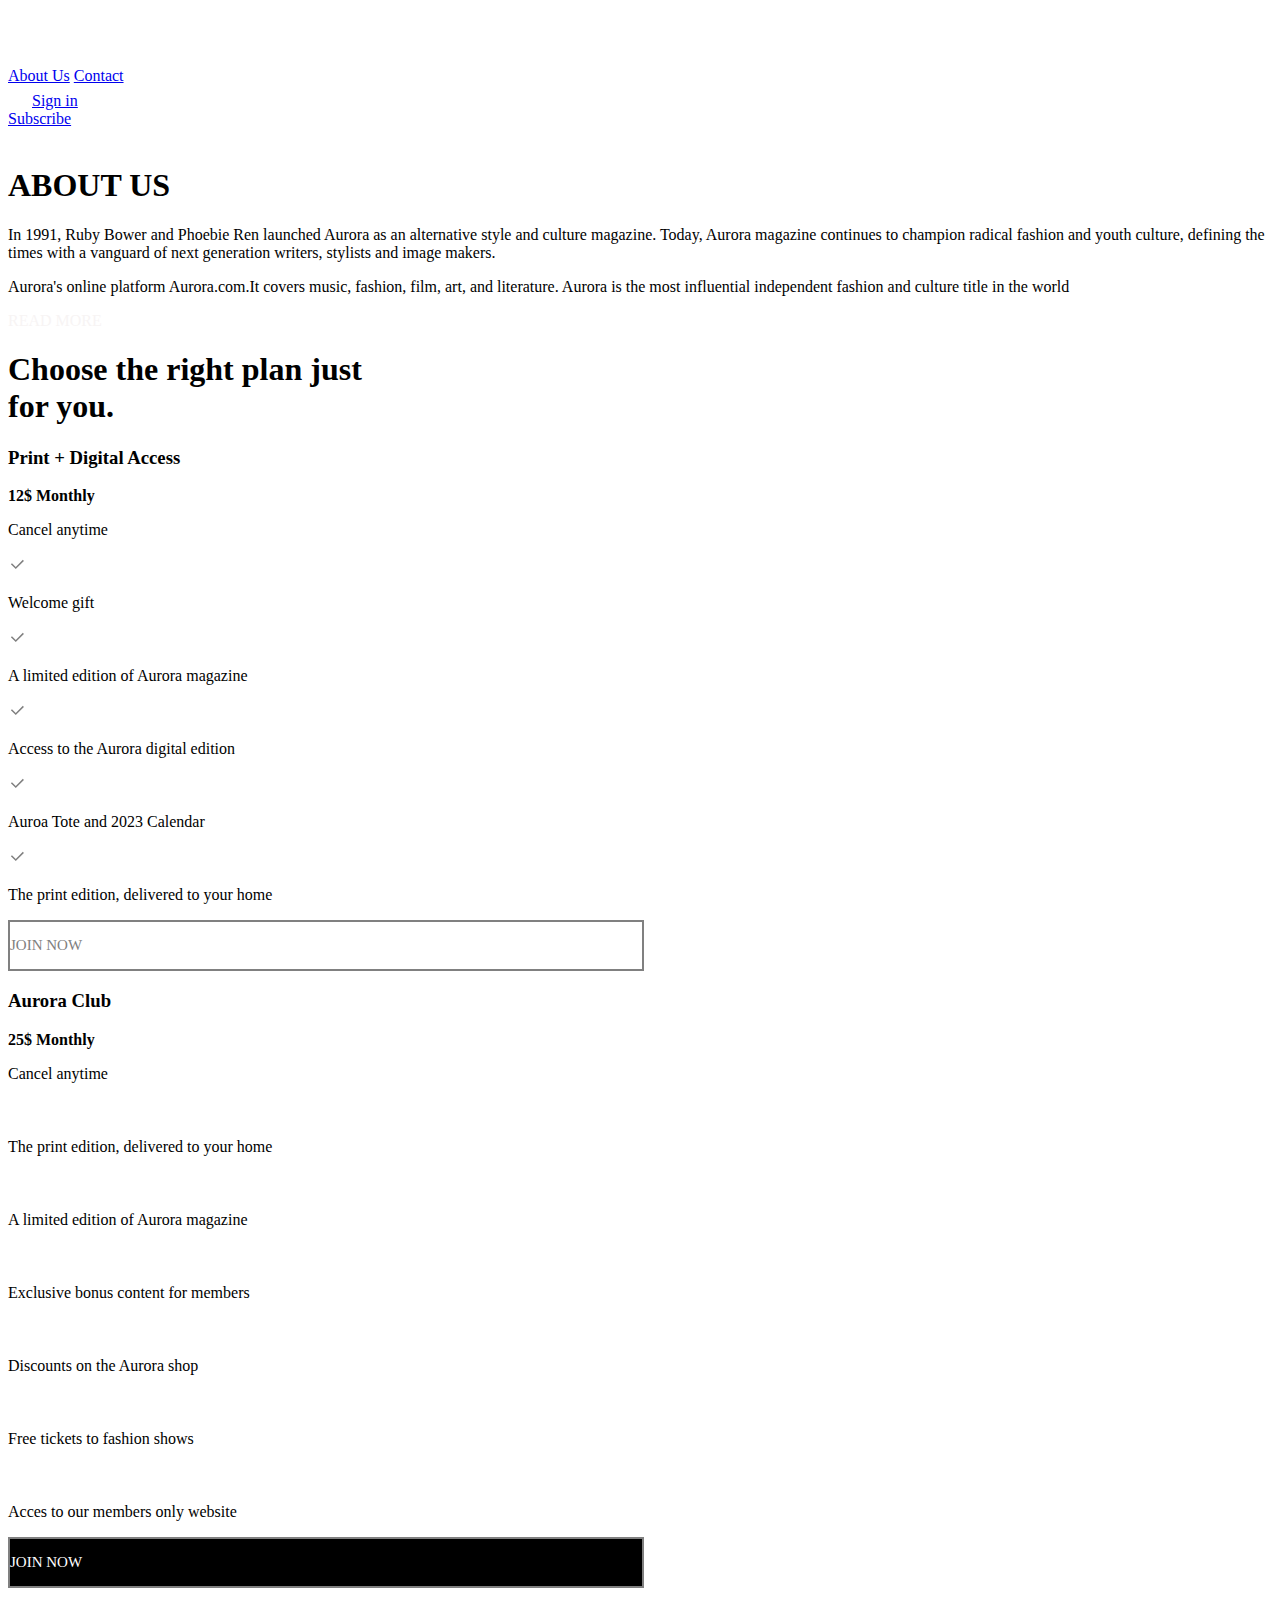
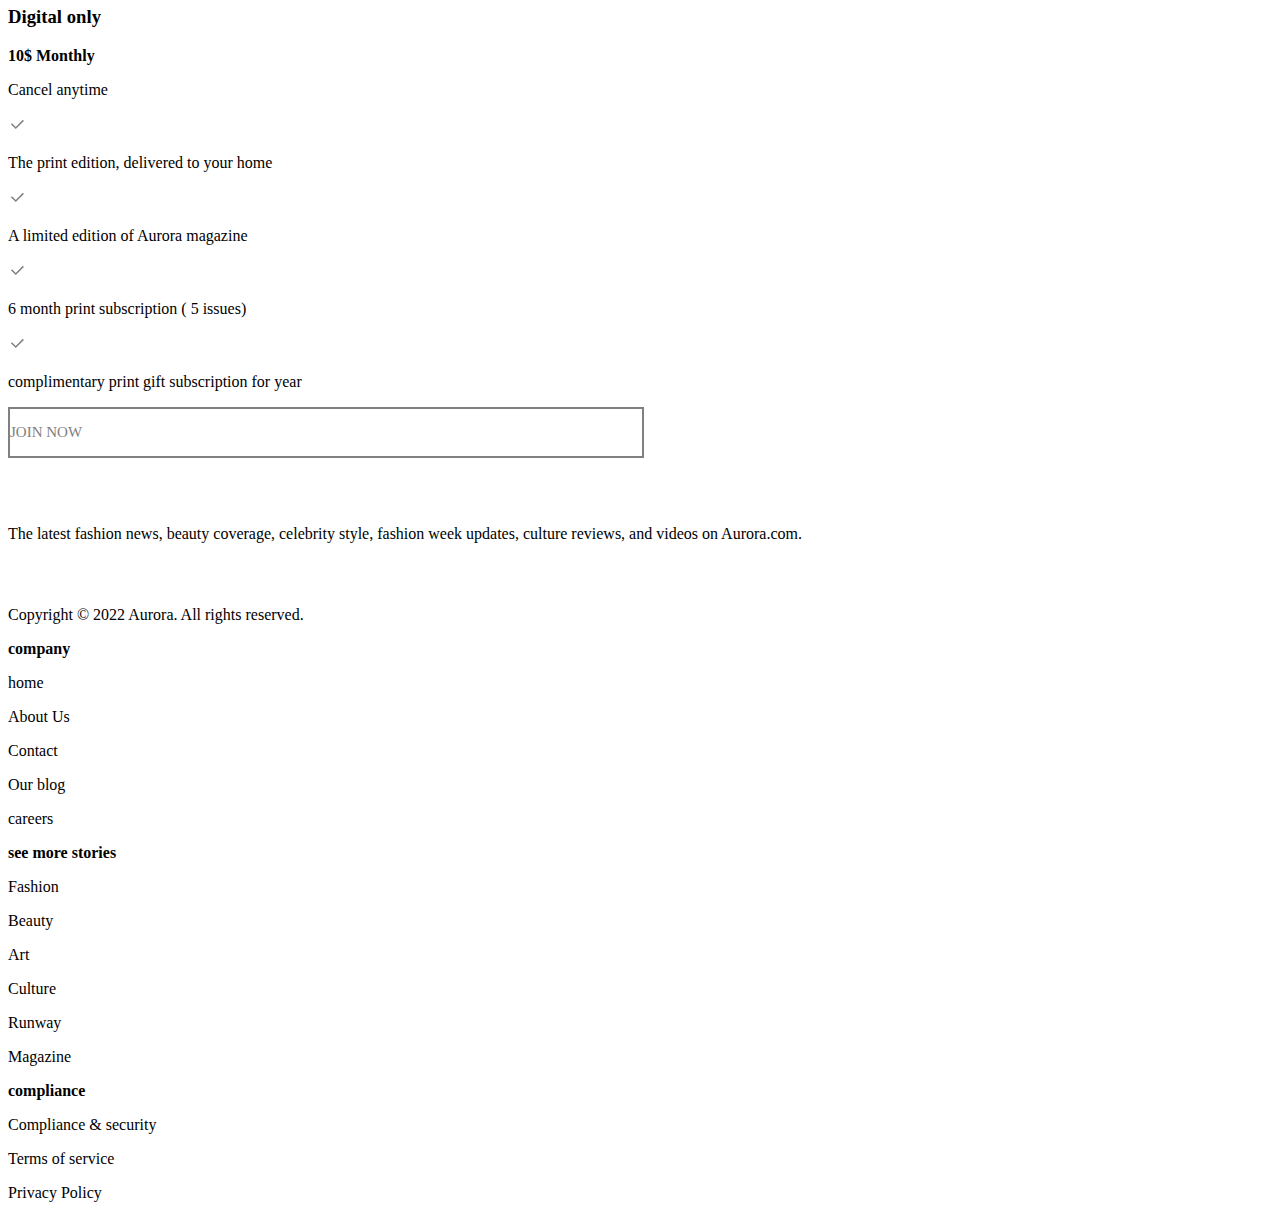
==== index2.html @ 49b41030 "creating 2nd html file" ====
<!DOCTYPE html>
<html lang="en">
<head>
    <meta charset="UTF-8">
    <meta name="viewport" content="width=device-width, initial-scale=1.0">
    <link rel="stylesheet" href="styles2.css">
    <title>Document</title>
</head>
<body>
    <div  class="about-black-container1">
        
        <div class="navbar-main">
            <div class="nav nav1"><h2 style="color: white;">AURORA</h2></div>
            <div class="nav nav2">
                <a href="index2.html">About Us</a>
                <a href="index3.html">Contact</a>
            </div>
            <div class="nav nav3">
                <div class="nav3-1">
                    <svg xmlns="http://www.w3.org/2000/svg" width="20" height="21" viewBox="0 0 20 21" fill="none">
                        <g clip-path="url(#clip0_1_53)">
                          <path d="M15.0258 14.3475L18.595 17.9158L17.4158 19.095L13.8475 15.5258C12.5197 16.5901 10.8683 17.169 9.16663 17.1666C5.02663 17.1666 1.66663 13.8066 1.66663 9.66663C1.66663 5.52663 5.02663 2.16663 9.16663 2.16663C13.3066 2.16663 16.6666 5.52663 16.6666 9.66663C16.669 11.3683 16.0901 13.0197 15.0258 14.3475ZM13.3541 13.7291C14.4117 12.6415 15.0023 11.1837 15 9.66663C15 6.44329 12.3891 3.83329 9.16663 3.83329C5.94329 3.83329 3.33329 6.44329 3.33329 9.66663C3.33329 12.8891 5.94329 15.5 9.16663 15.5C10.6837 15.5023 12.1415 14.9117 13.2291 13.8541L13.3541 13.7291Z" fill="white"/>
                        </g>
                        <defs>
                          <clipPath id="clip0_1_53">
                            <rect width="20" height="20" fill="white" transform="translate(0 0.5)"/>
                          </clipPath>
                        </defs>
                      </svg>
                      <a href="#">Sign in</a>
                </div>
                <a href="#">Subscribe</a>

            </div>
        </div>

        <div class="img-container">
            <img src="images/2img.png" alt="">
            <h1 class="about-h1">ABOUT US</h1>
            <div class="about-text-container">
                <p>In 1991, Ruby Bower and Phoebie Ren launched Aurora as an alternative style and culture magazine. Today, Aurora magazine continues to champion radical fashion and youth culture, defining the times with a vanguard of next generation writers, stylists and image makers.</p>
                <p>Aurora's online platform Aurora.com.It covers music, fashion, film, art, and literature. Aurora is the most influential independent fashion and culture title in the world</p>
                <div class="vh-container3-buton more-div">
                    <p style="color: rgb(247, 244, 244);">READ MORE</p>
                </div>
            </div>
        </div>
    </div>

    <div class="about-white-container">
        <h1 style="width: 30%;">Choose the right plan just for you.</h1>
        <div class="center-container">
            <div class="item item1">
                <div class="title">
                    <h3>Print + Digital Access</h3>
                    <b>12$ Monthly</b>
                    <p>Cancel anytime</p>
                </div>
                <div class="done-container">
                    <div class="done-div">
                        <svg xmlns="http://www.w3.org/2000/svg" width="19" height="19" viewBox="0 0 19 19" fill="none">
                            <g clip-path="url(#clip0_1_257)">
                              <path d="M7.76941 11.9407L14.8402 4.86914L15.9287 5.95684L7.76941 14.1161L2.87399 9.2207L3.96169 8.13301L7.76941 11.9407Z" fill="grey"/>
                            </g>
                            <defs>
                              <clipPath id="clip0_1_257">
                                <rect width="18.4616" height="18.4616" fill="grey" transform="translate(0.0770569 0.269836)"/>
                              </clipPath>
                            </defs>
                          </svg>

                          <p>Welcome gift</p>
                    </div>
                    <div class="done-div">
                        <svg xmlns="http://www.w3.org/2000/svg" width="19" height="19" viewBox="0 0 19 19" fill="none">
                            <g clip-path="url(#clip0_1_257)">
                              <path d="M7.76941 11.9407L14.8402 4.86914L15.9287 5.95684L7.76941 14.1161L2.87399 9.2207L3.96169 8.13301L7.76941 11.9407Z" fill="grey"/>
                            </g>
                            <defs>
                              <clipPath id="clip0_1_257">
                                <rect width="18.4616" height="18.4616" fill="grey" transform="translate(0.0770569 0.269836)"/>
                              </clipPath>
                            </defs>
                          </svg>
                        <p>A limited edition of Aurora magazine</p>
                    </div>
                    <div class="done-div">
                        <svg xmlns="http://www.w3.org/2000/svg" width="19" height="19" viewBox="0 0 19 19" fill="none">
                            <g clip-path="url(#clip0_1_257)">
                              <path d="M7.76941 11.9407L14.8402 4.86914L15.9287 5.95684L7.76941 14.1161L2.87399 9.2207L3.96169 8.13301L7.76941 11.9407Z" fill="grey"/>
                            </g>
                            <defs>
                              <clipPath id="clip0_1_257">
                                <rect width="18.4616" height="18.4616" fill="grey" transform="translate(0.0770569 0.269836)"/>
                              </clipPath>
                            </defs>
                          </svg>
                          <p>Access to the Aurora digital edition</p>
                    </div>
                    <div class="done-div">
                        <svg xmlns="http://www.w3.org/2000/svg" width="19" height="19" viewBox="0 0 19 19" fill="none">
                            <g clip-path="url(#clip0_1_257)">
                              <path d="M7.76941 11.9407L14.8402 4.86914L15.9287 5.95684L7.76941 14.1161L2.87399 9.2207L3.96169 8.13301L7.76941 11.9407Z" fill="grey"/>
                            </g>
                            <defs>
                              <clipPath id="clip0_1_257">
                                <rect width="18.4616" height="18.4616" fill="grey" transform="translate(0.0770569 0.269836)"/>
                              </clipPath>
                            </defs>
                          </svg>
                          <p>Auroa Tote and 2023 Calendar</p>
                    </div>
                    <div class="done-div">
                        <svg xmlns="http://www.w3.org/2000/svg" width="19" height="19" viewBox="0 0 19 19" fill="none">
                            <g clip-path="url(#clip0_1_257)">
                              <path d="M7.76941 11.9407L14.8402 4.86914L15.9287 5.95684L7.76941 14.1161L2.87399 9.2207L3.96169 8.13301L7.76941 11.9407Z" fill="grey"/>
                            </g>
                            <defs>
                              <clipPath id="clip0_1_257">
                                <rect width="18.4616" height="18.4616" fill="grey" transform="translate(0.0770569 0.269836)"/>
                              </clipPath>
                            </defs>
                          </svg>
                        <p>The print edition, delivered to your home </p>
                    </div>
                </div>
                <div style="width: 50%; height: 10%; font-size: 15px; background-color: white; border: 2px solid grey;" class="more-div">
                    <p style="color: grey;">JOIN NOW</p>
                </div>
            </div>
            <div class="item item2">
                <div class="title">
                    <h3>Aurora Club</h3>
                    <b>25$ Monthly</b>
                    <p>Cancel anytime</p>
                </div>
                <div class="done-container">
                    <div class="done-div">
                        <svg xmlns="http://www.w3.org/2000/svg" width="19" height="19" viewBox="0 0 19 19" fill="none">
                            <g clip-path="url(#clip0_1_257)">
                              <path d="M7.76941 11.9407L14.8402 4.86914L15.9287 5.95684L7.76941 14.1161L2.87399 9.2207L3.96169 8.13301L7.76941 11.9407Z" fill="white"/>
                            </g>
                            <defs>
                              <clipPath id="clip0_1_257">
                                <rect width="18.4616" height="18.4616" fill="white" transform="translate(0.0770569 0.269836)"/>
                              </clipPath>
                            </defs>
                          </svg>
                          <p>The print edition, delivered to your home </p>
                    </div>
                    <div class="done-div">
                        <svg xmlns="http://www.w3.org/2000/svg" width="19" height="19" viewBox="0 0 19 19" fill="none">
                            <g clip-path="url(#clip0_1_257)">
                              <path d="M7.76941 11.9407L14.8402 4.86914L15.9287 5.95684L7.76941 14.1161L2.87399 9.2207L3.96169 8.13301L7.76941 11.9407Z" fill="white"/>
                            </g>
                            <defs>
                              <clipPath id="clip0_1_257">
                                <rect width="18.4616" height="18.4616" fill="white" transform="translate(0.0770569 0.269836)"/>
                              </clipPath>
                            </defs>
                          </svg>
                          <p>A limited edition of Aurora magazine</p>
                    </div>
                    <div class="done-div">
                        <svg xmlns="http://www.w3.org/2000/svg" width="19" height="19" viewBox="0 0 19 19" fill="none">
                            <g clip-path="url(#clip0_1_257)">
                              <path d="M7.76941 11.9407L14.8402 4.86914L15.9287 5.95684L7.76941 14.1161L2.87399 9.2207L3.96169 8.13301L7.76941 11.9407Z" fill="white"/>
                            </g>
                            <defs>
                              <clipPath id="clip0_1_257">
                                <rect width="18.4616" height="18.4616" fill="white" transform="translate(0.0770569 0.269836)"/>
                              </clipPath>
                            </defs>
                          </svg>
                          <p>Exclusive bonus content for members</p>
                    </div>
                    <div class="done-div">
                        <svg xmlns="http://www.w3.org/2000/svg" width="19" height="19" viewBox="0 0 19 19" fill="none">
                            <g clip-path="url(#clip0_1_257)">
                              <path d="M7.76941 11.9407L14.8402 4.86914L15.9287 5.95684L7.76941 14.1161L2.87399 9.2207L3.96169 8.13301L7.76941 11.9407Z" fill="white"/>
                            </g>
                            <defs>
                              <clipPath id="clip0_1_257">
                                <rect width="18.4616" height="18.4616" fill="white" transform="translate(0.0770569 0.269836)"/>
                              </clipPath>
                            </defs>
                          </svg>
                          <p>Discounts on the Aurora shop</p>
                    </div>
                    <div class="done-div">
                        <svg xmlns="http://www.w3.org/2000/svg" width="19" height="19" viewBox="0 0 19 19" fill="none">
                            <g clip-path="url(#clip0_1_257)">
                              <path d="M7.76941 11.9407L14.8402 4.86914L15.9287 5.95684L7.76941 14.1161L2.87399 9.2207L3.96169 8.13301L7.76941 11.9407Z" fill="white"/>
                            </g>
                            <defs>
                              <clipPath id="clip0_1_257">
                                <rect width="18.4616" height="18.4616" fill="white" transform="translate(0.0770569 0.269836)"/>
                              </clipPath>
                            </defs>
                          </svg>
                          <p>Free tickets to fashion shows</p>
                    </div>
                    <div class="done-div">
                        <svg xmlns="http://www.w3.org/2000/svg" width="19" height="19" viewBox="0 0 19 19" fill="none">
                            <g clip-path="url(#clip0_1_257)">
                              <path d="M7.76941 11.9407L14.8402 4.86914L15.9287 5.95684L7.76941 14.1161L2.87399 9.2207L3.96169 8.13301L7.76941 11.9407Z" fill="white"/>
                            </g>
                            <defs>
                              <clipPath id="clip0_1_257">
                                <rect width="18.4616" height="18.4616" fill="white" transform="translate(0.0770569 0.269836)"/>
                              </clipPath>
                            </defs>
                          </svg>
                          <p>Acces to our members only website</p>
                    </div>
                </div>
                <div style="width: 50%; height: 7%; font-size: 15px; background-color: black;
                 border: 2px solid grey;" class="more-div">
                    <p style="color: white;">JOIN NOW</p>
                </div>
            </div>
            <div class="item item3">
                <div class="title">
                    <h3>Digital only</h3>
                    <b>10$ Monthly</b>
                    <p>Cancel anytime</p>
                </div>
                <div class="done-container">
                    <div class="done-div">
                        <svg xmlns="http://www.w3.org/2000/svg" width="19" height="19" viewBox="0 0 19 19" fill="none">
                            <g clip-path="url(#clip0_1_257)">
                              <path d="M7.76941 11.9407L14.8402 4.86914L15.9287 5.95684L7.76941 14.1161L2.87399 9.2207L3.96169 8.13301L7.76941 11.9407Z" fill="grey"/>
                            </g>
                            <defs>
                              <clipPath id="clip0_1_257">
                                <rect width="18.4616" height="18.4616" fill="grey" transform="translate(0.0770569 0.269836)"/>
                              </clipPath>
                            </defs>
                          </svg>
                          <p>The print edition, delivered to your home </p>
                    </div>
                    <div class="done-div">
                        <svg xmlns="http://www.w3.org/2000/svg" width="19" height="19" viewBox="0 0 19 19" fill="none">
                            <g clip-path="url(#clip0_1_257)">
                              <path d="M7.76941 11.9407L14.8402 4.86914L15.9287 5.95684L7.76941 14.1161L2.87399 9.2207L3.96169 8.13301L7.76941 11.9407Z" fill="grey"/>
                            </g>
                            <defs>
                              <clipPath id="clip0_1_257">
                                <rect width="18.4616" height="18.4616" fill="grey" transform="translate(0.0770569 0.269836)"/>
                              </clipPath>
                            </defs>
                          </svg>
                          <p>A limited edition of Aurora magazine</p>
                    </div>
                    <div class="done-div">
                        <svg xmlns="http://www.w3.org/2000/svg" width="19" height="19" viewBox="0 0 19 19" fill="none">
                            <g clip-path="url(#clip0_1_257)">
                              <path d="M7.76941 11.9407L14.8402 4.86914L15.9287 5.95684L7.76941 14.1161L2.87399 9.2207L3.96169 8.13301L7.76941 11.9407Z" fill="grey"/>
                            </g>
                            <defs>
                              <clipPath id="clip0_1_257">
                                <rect width="18.4616" height="18.4616" fill="grey" transform="translate(0.0770569 0.269836)"/>
                              </clipPath>
                            </defs>
                          </svg>
                          <p>6 month print subscription ( 5 issues)</p>
                    </div>
                    <div class="done-div">
                        <svg xmlns="http://www.w3.org/2000/svg" width="19" height="19" viewBox="0 0 19 19" fill="none">
                            <g clip-path="url(#clip0_1_257)">
                              <path d="M7.76941 11.9407L14.8402 4.86914L15.9287 5.95684L7.76941 14.1161L2.87399 9.2207L3.96169 8.13301L7.76941 11.9407Z" fill="grey"/>
                            </g>
                            <defs>
                              <clipPath id="clip0_1_257">
                                <rect width="18.4616" height="18.4616" fill="grey" transform="translate(0.0770569 0.269836)"/>
                              </clipPath>
                            </defs>
                          </svg>
                          <p>complimentary print gift subscription for year</p>
                    </div>
                </div>
                <div style="width: 50%; height: 10%; font-size: 15px; background-color: white; border: 2px solid grey;" class="more-div">
                    <p style="color: grey;">JOIN NOW</p>
                </div>
            </div>
        </div>
    </div>

    <footer>
        <div class="footer-1">
            <div class="part-title">
                <h2 style="color: white;">AURORA</h2>
                <P>The latest fashion news, beauty coverage, celebrity style, fashion week updates, culture reviews, and videos on Aurora.com.</P>
            </div>
            <div class="part-svg">
                <div class="svg-div">
                    <svg xmlns="http://www.w3.org/2000/svg" width="27" height="27" viewBox="0 0 27 27" fill="none">
                        <g clip-path="url(#clip0_1_136)">
                          <path d="M24.4046 6.2283C23.5639 6.60017 22.6723 6.84439 21.7595 6.95289C22.7217 6.37744 23.4418 5.4718 23.7857 4.40473C22.8827 4.94211 21.8927 5.31872 20.8609 5.52244C20.1678 4.78088 19.2492 4.28907 18.2477 4.12347C17.2463 3.95788 16.2182 4.12777 15.3233 4.60675C14.4284 5.08573 13.7168 5.84694 13.2992 6.77206C12.8815 7.69718 12.7812 8.73437 13.0138 9.72238C11.1827 9.6306 9.39128 9.15474 7.75597 8.3257C6.12065 7.49666 4.67796 6.33297 3.52157 4.91018C3.11225 5.61324 2.89715 6.41245 2.8983 7.22598C2.8983 8.82271 3.71098 10.2333 4.94651 11.0592C4.21533 11.0362 3.50025 10.8387 2.86086 10.4833V10.5406C2.86108 11.604 3.22906 12.6346 3.90242 13.4577C4.57577 14.2808 5.51306 14.8456 6.55535 15.0565C5.8766 15.2405 5.16489 15.2676 4.4741 15.1358C4.76798 16.0512 5.34075 16.8517 6.11223 17.4253C6.8837 17.999 7.81526 18.3169 8.77645 18.3348C7.82115 19.0851 6.72733 19.6397 5.55754 19.9669C4.38775 20.2942 3.16493 20.3877 1.95898 20.2421C4.06413 21.5959 6.51472 22.3146 9.01761 22.3123C17.4891 22.3123 22.1218 15.2944 22.1218 9.20813C22.1218 9.00991 22.1163 8.80949 22.1075 8.61348C23.0092 7.96176 23.7874 7.15443 24.4057 6.22941L24.4046 6.2283Z" fill="white"/>
                        </g>
                        <defs>
                          <clipPath id="clip0_1_136">
                            <rect width="26.4286" height="26.4286" fill="white"/>
                          </clipPath>
                        </defs>
                    </svg>

                       <svg xmlns="http://www.w3.org/2000/svg" width="28" height="27" viewBox="0 0 28 27" fill="none">
                        <path d="M14.0715 9.91072C13.1953 9.91072 12.355 10.2588 11.7355 10.8783C11.116 11.4979 10.7679 12.3381 10.7679 13.2143C10.7679 14.0905 11.116 14.9307 11.7355 15.5503C12.355 16.1698 13.1953 16.5179 14.0715 16.5179C14.9476 16.5179 15.7879 16.1698 16.4075 15.5503C17.027 14.9307 17.375 14.0905 17.375 13.2143C17.375 12.3381 17.027 11.4979 16.4075 10.8783C15.7879 10.2588 14.9476 9.91072 14.0715 9.91072ZM14.0715 7.70834C15.5317 7.70834 16.9322 8.28843 17.9648 9.321C18.9973 10.3536 19.5774 11.754 19.5774 13.2143C19.5774 14.6746 18.9973 16.075 17.9648 17.1076C16.9322 18.1402 15.5317 18.7202 14.0715 18.7202C12.6112 18.7202 11.2107 18.1402 10.1782 17.1076C9.14561 16.075 8.56552 14.6746 8.56552 13.2143C8.56552 11.754 9.14561 10.3536 10.1782 9.321C11.2107 8.28843 12.6112 7.70834 14.0715 7.70834ZM21.2292 7.43305C21.2292 7.79811 21.0842 8.14823 20.826 8.40637C20.5679 8.66451 20.2178 8.80953 19.8527 8.80953C19.4877 8.80953 19.1375 8.66451 18.8794 8.40637C18.6213 8.14823 18.4762 7.79811 18.4762 7.43305C18.4762 7.06798 18.6213 6.71786 18.8794 6.45972C19.1375 6.20158 19.4877 6.05656 19.8527 6.05656C20.2178 6.05656 20.5679 6.20158 20.826 6.45972C21.0842 6.71786 21.2292 7.06798 21.2292 7.43305ZM14.0715 4.40477C11.3471 4.40477 10.9022 4.41248 9.63478 4.46864C8.77144 4.50939 8.19222 4.62501 7.65484 4.83424C7.17692 5.01924 6.83225 5.24058 6.46555 5.60837C6.12089 5.94137 5.85588 6.34792 5.69031 6.79766C5.48109 7.33724 5.36546 7.91537 5.32582 8.7776C5.26856 9.99331 5.26195 10.4184 5.26195 13.2143C5.26195 15.9386 5.26966 16.3835 5.32582 17.651C5.36656 18.5132 5.48219 19.0936 5.69031 19.6298C5.87752 20.1088 6.09775 20.4535 6.46335 20.8191C6.83445 21.1891 7.17912 21.4105 7.65264 21.5933C8.19662 21.8036 8.77585 21.9203 9.63478 21.9599C10.8505 22.0172 11.2756 22.0238 14.0715 22.0238C16.7958 22.0238 17.2407 22.0161 18.5082 21.9599C19.3693 21.9192 19.9496 21.8036 20.487 21.5955C20.9638 21.4094 21.3107 21.188 21.6763 20.8224C22.0474 20.4513 22.2687 20.1066 22.4515 19.6331C22.6608 19.0902 22.7775 18.5099 22.8171 17.651C22.8744 16.4353 22.881 16.0102 22.881 13.2143C22.881 10.49 22.8733 10.0451 22.8171 8.7776C22.7764 7.91647 22.6608 7.33504 22.4515 6.79766C22.2856 6.34838 22.021 5.94199 21.6774 5.60837C21.3445 5.26353 20.938 4.9985 20.4881 4.83314C19.9485 4.62391 19.3693 4.50829 18.5082 4.46864C17.2925 4.41138 16.8674 4.40477 14.0715 4.40477ZM14.0715 2.20239C17.0634 2.20239 17.4367 2.2134 18.6106 2.26846C19.7833 2.32352 20.5817 2.50742 21.2843 2.78052C22.0111 3.06022 22.6233 3.43903 23.2356 4.05019C23.7955 4.60067 24.2288 5.26655 24.5053 6.0015C24.7772 6.70296 24.9622 7.50242 25.0173 8.67519C25.0691 9.84906 25.0834 10.2224 25.0834 13.2143C25.0834 16.2062 25.0724 16.5795 25.0173 17.7534C24.9622 18.9262 24.7772 19.7245 24.5053 20.4271C24.2296 21.1624 23.7962 21.8285 23.2356 22.3784C22.6849 22.9382 22.0191 23.3714 21.2843 23.6481C20.5828 23.9201 19.7833 24.1051 18.6106 24.1601C17.4367 24.2119 17.0634 24.2262 14.0715 24.2262C11.0795 24.2262 10.7062 24.2152 9.53237 24.1601C8.3596 24.1051 7.56124 23.9201 6.85868 23.6481C6.12344 23.3722 5.45744 22.9388 4.90737 22.3784C4.34731 21.828 3.91402 21.1621 3.6377 20.4271C3.3646 19.7256 3.1807 18.9262 3.12564 17.7534C3.07389 16.5795 3.05957 16.2062 3.05957 13.2143C3.05957 10.2224 3.07058 9.84906 3.12564 8.67519C3.1807 7.50132 3.3646 6.70406 3.6377 6.0015C3.91325 5.2661 4.34665 4.60004 4.90737 4.05019C5.4576 3.48994 6.12355 3.05662 6.85868 2.78052C7.56124 2.50742 8.3585 2.32352 9.53237 2.26846C10.7062 2.21671 11.0795 2.20239 14.0715 2.20239Z" fill="white"/>
                       </svg>

                       <svg xmlns="http://www.w3.org/2000/svg" width="28" height="27" viewBox="0 0 28 27" fill="none">
                        <path d="M13.9285 2.20239C7.84666 2.20239 2.91663 7.13242 2.91663 13.2143C2.91663 18.7103 6.94368 23.266 12.2085 24.093V16.3967H9.41145V13.2143H12.2085V10.7884C12.2085 8.02879 13.8514 6.50474 16.3677 6.50474C17.5724 6.50474 18.8321 6.71948 18.8321 6.71948V9.4284H17.4446C16.0759 9.4284 15.6497 10.2774 15.6497 11.1485V13.2143H18.7033L18.2155 16.3967H15.6497V24.093C20.9134 23.2671 24.9404 18.7092 24.9404 13.2143C24.9404 7.13242 20.0104 2.20239 13.9285 2.20239Z" fill="white"/>
                      </svg>

                      <svg xmlns="http://www.w3.org/2000/svg" width="27" height="27" viewBox="0 0 27 27" fill="none">
                        <path d="M24.2944 7.15556C24.7976 9.11788 24.7976 13.2143 24.7976 13.2143C24.7976 13.2143 24.7976 17.3107 24.2944 19.2731C24.0147 20.3577 23.1965 21.2112 22.1603 21.4997C20.2783 22.0238 13.7857 22.0238 13.7857 22.0238C13.7857 22.0238 7.29639 22.0238 5.41115 21.4997C4.37053 21.2067 3.55345 20.3544 3.27705 19.2731C2.7738 17.3107 2.7738 13.2143 2.7738 13.2143C2.7738 13.2143 2.7738 9.11788 3.27705 7.15556C3.55675 6.07089 4.37493 5.21746 5.41115 4.92895C7.29639 4.40478 13.7857 4.40479 13.7857 4.40479C13.7857 4.40479 20.2783 4.40478 22.1603 4.92895C23.2009 5.22187 24.018 6.07419 24.2944 7.15556ZM11.5833 17.0685L18.1905 13.2143L11.5833 9.36014V17.0685Z" fill="white"/>
                      </svg>


                </div>

                <p>Copyright © 2022 Aurora. All rights reserved.</p>
            </div>
        </div>
        <div class="footer-2">
            <div class="column column-1">
                <b>company</b>
                <p>home</p>
                <p>About Us</p>
                <p>Contact</p>
                <p>Our blog</p>
                <p>careers</p>
            </div>
            <div class="column column-2">
                <b>see more stories</b>
                <p>Fashion</p>
                <p>Beauty</p>
                <p>Art</p>
                <p>Culture</p>
                <p>Runway</p>
                <p>Magazine</p>
            </div>
            <div class="column column-3">
                <b>compliance</b>
                <p>Compliance & security</p>
                <p>Terms of service</p>
                <p>Privacy Policy</p>
            </div>
        </div>
    </footer>
</body>
</html>
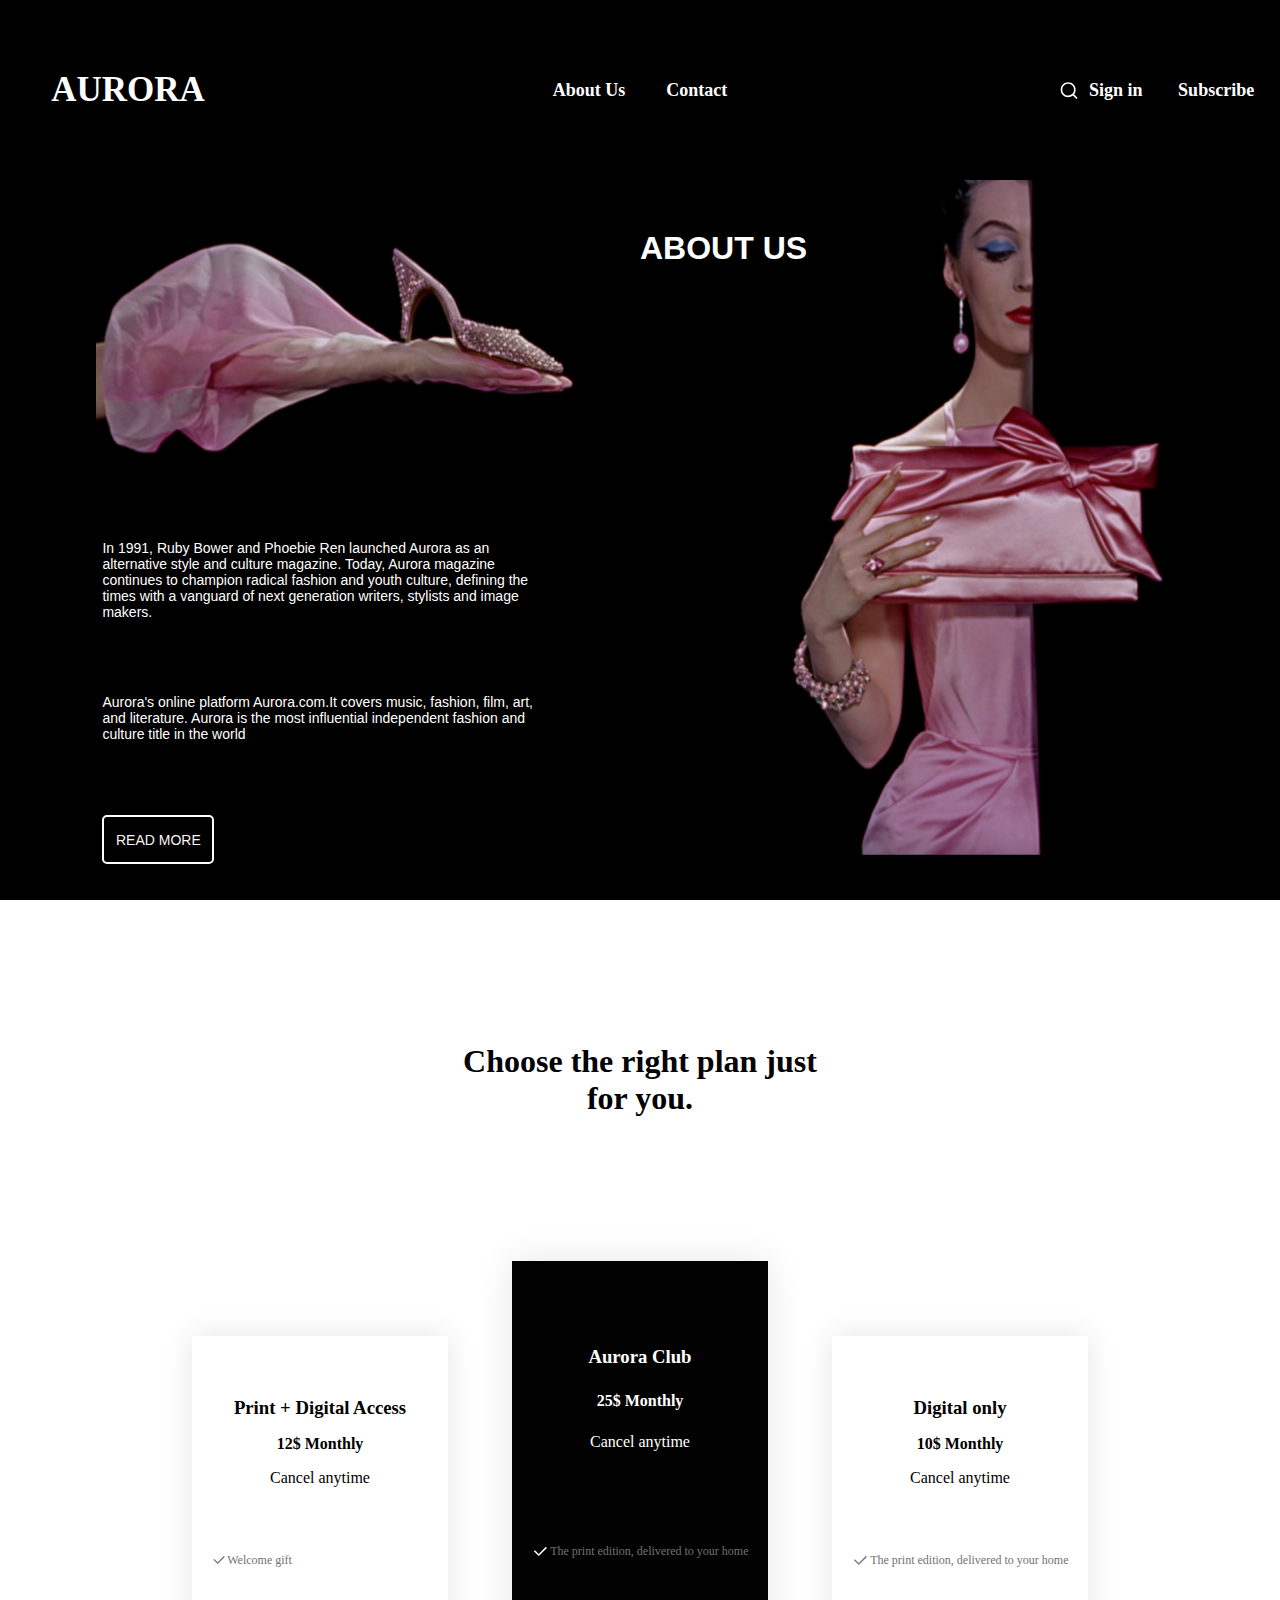
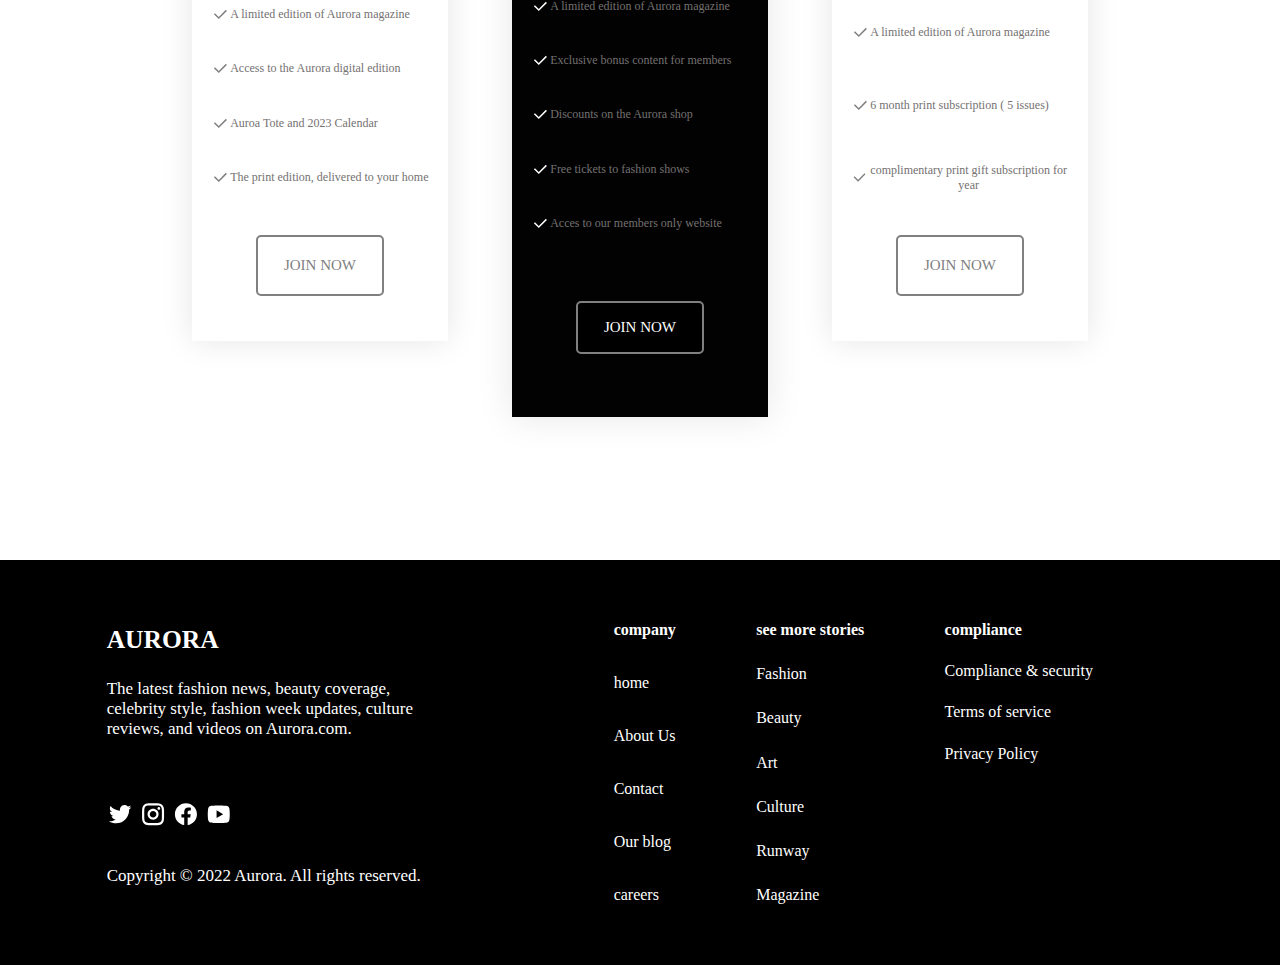
==== commit 4c4da83f: "final change of project" ====
--- a/index2.html
+++ b/index2.html
@@ -4,13 +4,13 @@
     <meta charset="UTF-8">
     <meta name="viewport" content="width=device-width, initial-scale=1.0">
     <link rel="stylesheet" href="styles2.css">
-    <title>Document</title>
+    <title>About Us</title>
 </head>
 <body>
     <div  class="about-black-container1">
         
         <div class="navbar-main">
-            <div class="nav nav1"><h2 style="color: white;">AURORA</h2></div>
+          <div class="nav nav1"><h2 style="color: white;"><a style="font-size: 35px;" href="index.html">AURORA</a></h2></div>
             <div class="nav nav2">
                 <a href="index2.html">About Us</a>
                 <a href="index3.html">Contact</a>
@@ -58,16 +58,16 @@
                 </div>
                 <div class="done-container">
                     <div class="done-div">
-                        <svg xmlns="http://www.w3.org/2000/svg" width="19" height="19" viewBox="0 0 19 19" fill="none">
-                            <g clip-path="url(#clip0_1_257)">
-                              <path d="M7.76941 11.9407L14.8402 4.86914L15.9287 5.95684L7.76941 14.1161L2.87399 9.2207L3.96169 8.13301L7.76941 11.9407Z" fill="grey"/>
-                            </g>
-                            <defs>
-                              <clipPath id="clip0_1_257">
-                                <rect width="18.4616" height="18.4616" fill="grey" transform="translate(0.0770569 0.269836)"/>
-                              </clipPath>
-                            </defs>
-                          </svg>
+                      <svg xmlns="http://www.w3.org/2000/svg" width="16" height="17" viewBox="0 0 16 17" fill="none">
+                        <g clip-path="url(#clip0_1_231)">
+                          <path d="M6.66668 10.1928L12.7947 4.06409L13.738 5.00675L6.66668 12.0781L2.42401 7.83542L3.36668 6.89275L6.66668 10.1928Z" fill="#747171"/>
+                        </g>
+                        <defs>
+                          <clipPath id="clip0_1_231">
+                            <rect width="16" height="16" fill="white" transform="translate(0 0.078064)"/>
+                          </clipPath>
+                        </defs>
+                      </svg>
 
                           <p>Welcome gift</p>
                     </div>
--- a/styles2.css
+++ b/styles2.css
@@ -0,0 +1,245 @@
+* {
+    margin: 0;
+    padding: 0;
+    box-sizing: border-box;
+}
+
+@font-face {
+    font-family: 'Vogue-Like-Font';
+    src: url('path-to-your-font.woff2') format('woff2'),
+         url('path-to-your-font.woff') format('woff');
+    font-weight: normal;
+    font-style: normal;
+  }
+
+:root {
+    --white: #FFF;
+    --grey-5: #747171;
+}
+
+.about-black-container1 {
+    height: 100vh;
+    width: 100%;
+    background-color: black;
+    display: flex;
+    flex-direction: column;
+    justify-content: space-evenly;
+    font-family: 'Vogue-Like-Font', sans-serif; 
+}
+
+.navbar-main {
+    height: 20vh;
+    width: 100%;
+    display: flex;
+    flex-direction: row;
+    justify-content: space-between;
+    align-items: center;
+    font-family: 'Vogue-Like-Font', sans-serif; 
+    
+}
+
+.nav, .nav3-1 {
+    width: 20%;
+    display: flex;
+    flex-direction: row;
+    justify-content: space-evenly;
+    align-items: center;
+    text-align: center;
+    font-family: 'Vogue-Like-Font', sans-serif; 
+}
+
+.nav3-1 {
+    width: 40%;
+}
+
+a {
+    text-decoration: none;
+    color: var(--white, #FFF);
+    font-family: Roboto;
+    font-size: 18px;
+    font-style: normal;
+    font-weight: 600;
+    line-height: normal;
+}
+
+.img-container {
+    width: 100%;
+    height: 80vh;
+    display: flex;
+    justify-content: center;
+    position: relative;
+    
+}
+
+.about-h1 {
+    position: absolute;
+    color: white;
+    left: 50%;
+    top: 7%;
+}
+
+img {
+    height: 75vh;
+    width: 85%;
+}
+
+.about-text-container {
+    width: 35%;
+    height: 45%;
+    display: flex;
+    flex-direction: column;
+    justify-content: space-between;
+    text-align: flex-start;
+    color: white;
+    position: absolute;
+    top: 50%;
+    left: 8%;
+    font-size: 14px;
+}
+
+.more-div {
+    height: 15%;
+    width: 25%;
+    display: flex;
+    flex-direction: row;
+    align-items: center;
+    justify-content: center;
+    border-radius: 5px;
+    border: 2px solid var(--white, #FFF);
+    background: rgba(2, 2, 2, 0.10);
+}
+
+.about-white-container {
+    height: 140vh;
+    width: 100%;
+    background-color: white;
+    display: flex;
+    flex-direction: column;
+    justify-content: space-evenly;
+    align-items: center;
+    text-align: center;
+}
+
+.center-container {
+    width: 80%;
+    height: 60%;
+    display: flex;
+    flex-direction: row;
+    justify-content: space-evenly;
+    align-items: center;
+}
+
+.item {
+    background: var(--white, #FFF);
+    box-shadow: 0px 0px 30px 0px rgba(0, 0, 0, 0.10);
+    width: 25%;
+    height: 80%;
+    display: flex;
+    flex-direction: column;
+    justify-content: space-evenly;
+    align-items: center;
+    text-align: center;
+
+}
+
+.item2 {
+    width: 25%;
+    height: 100%;
+    color: white;
+    background: #020202;
+    box-shadow: 0px 0px 34.615577697753906px 0px rgba(0, 0, 0, 0.10); 
+}
+
+.title {
+    width: 90%;
+    height: 20%;
+    display: flex;
+    flex-direction: column;
+    justify-content: space-evenly;
+    text-align: center;
+}
+
+
+
+.done-container {
+    display: flex;
+    flex-direction: column;
+    justify-content: space-between;
+    align-items: center;
+    height: 40%;
+    width: 85%;
+    color: var(--grey-5, #747171);
+    font-family: Roboto;
+    font-size: 12px;
+    font-style: normal;
+    font-weight: 400;
+    line-height: normal;
+}
+
+.done-div {
+    width: 100%;
+    height: 10%;
+    font-size: 12px;
+    display: flex;
+    flex-direction: row;
+    justify-content: flex-start;
+    align-items: center;
+}
+
+
+
+footer {
+    height: 45vh;
+    width: 100%;
+    display: flex;
+    flex-direction: row;
+    justify-content: space-evenly;
+    align-items: center;
+    background-color: black;
+}
+
+.footer-1 {
+    height: 80%;
+    width: 25%;
+    display: flex;
+    flex-direction: column;
+    justify-content: space-evenly;
+    align-items: start;
+    color: white;
+    font-size: 17px;
+    
+}
+
+
+
+.part-title, .part-svg {
+    height: 50%;
+    display: flex;
+    flex-direction: column;
+    justify-content: space-evenly;
+}
+
+.svg-div {
+    display: flex;
+    flex-direction: row;
+    justify-content: space-between;
+    width: 40%;
+}
+
+.footer-2 {
+    display: flex;
+    flex-direction: row;
+    justify-content: space-evenly;
+    width: 50%;
+    height: 70%;
+}
+.column {
+    display: flex;
+    flex-direction: column;
+    justify-content: space-between;
+    color: white;
+}
+
+.column-3 {
+    height: 50%;
+}